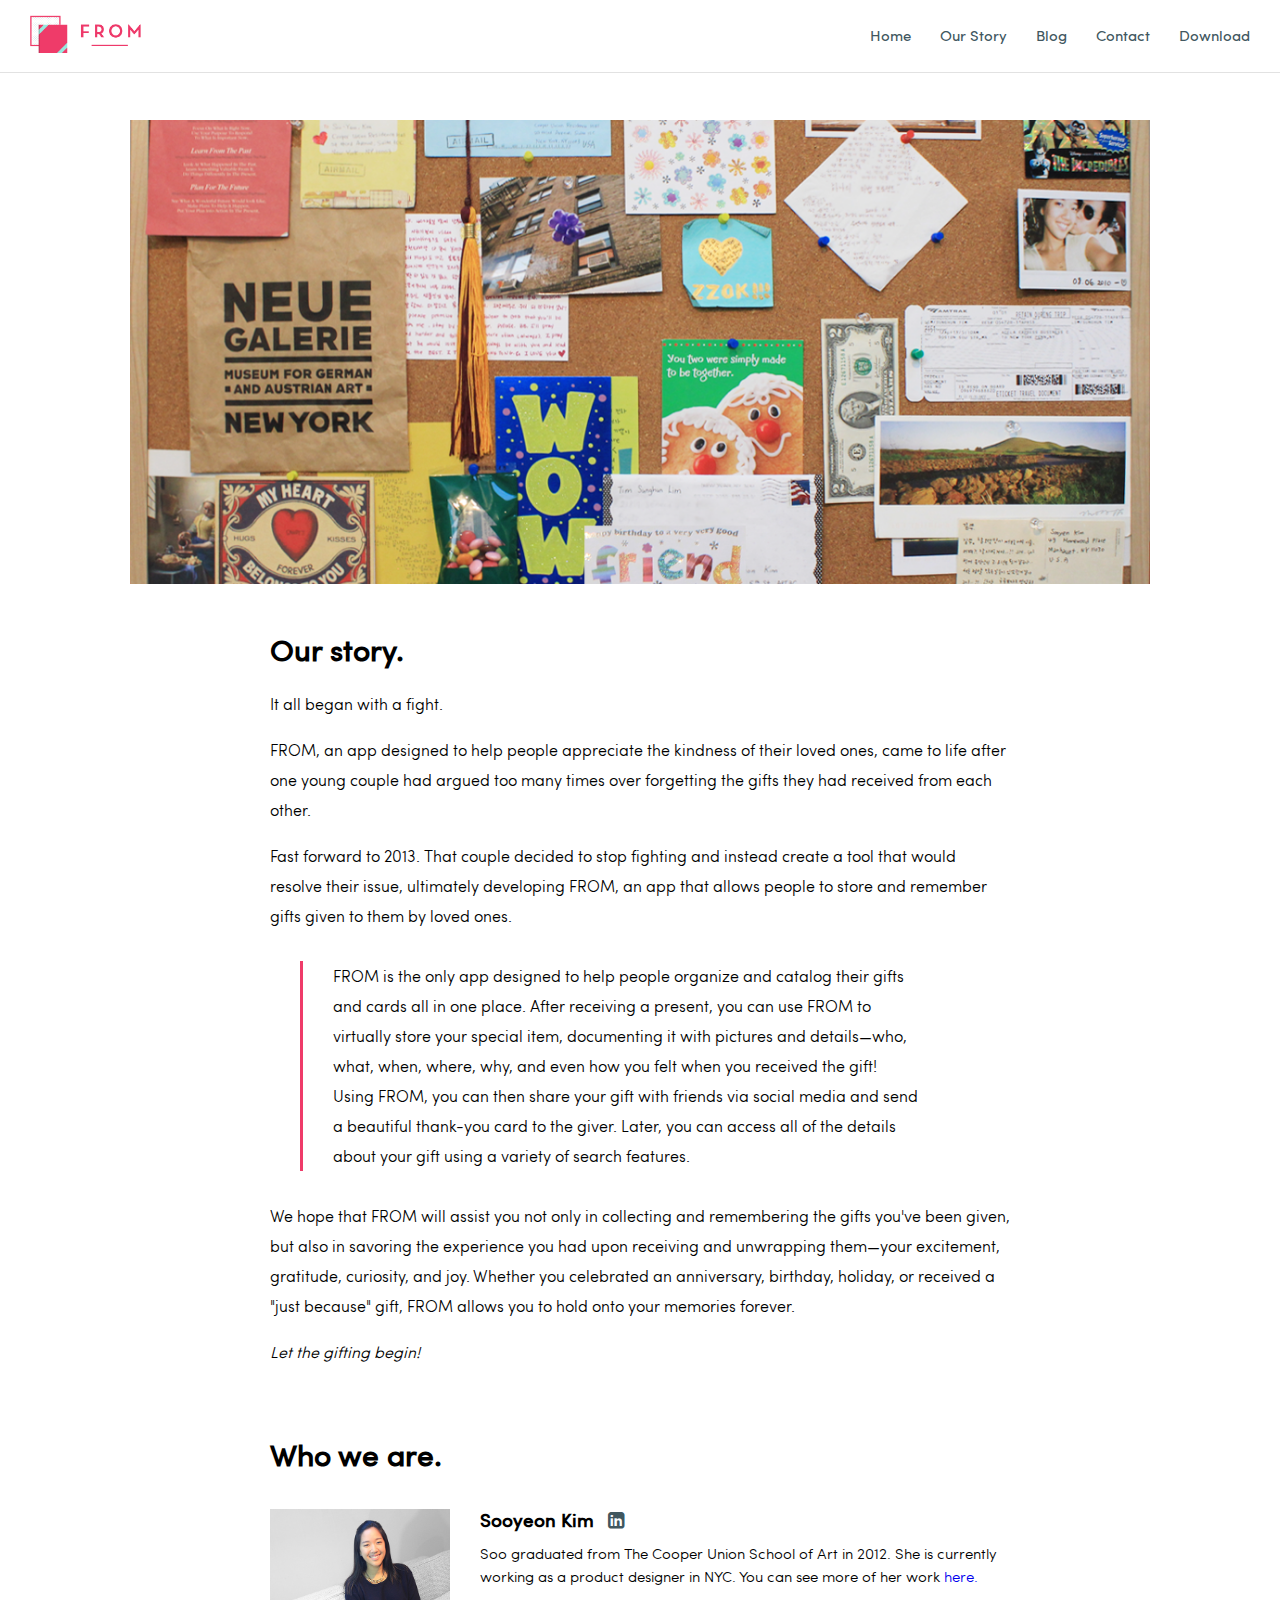
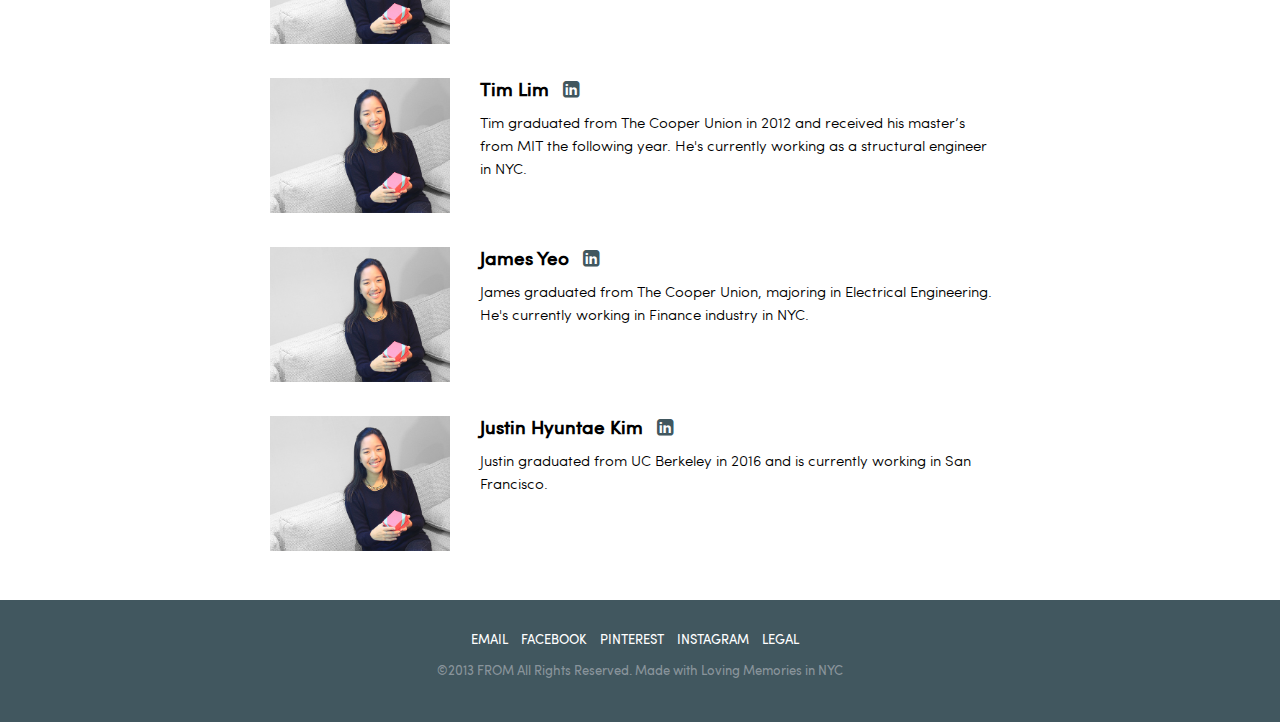
==== story.html @ 9d7473f9 "07/28 story page update" ====
<!DOCTYPE html>
<html>
<head>
	<title>FROM - Collect and Remember</title>
	<meta name="viewport" content="width=device-width, initial-scale=1" /> 
	<link rel="stylesheet" type="text/css" href="css/slick.css"/>
	<link rel="stylesheet" type="text/css" href="css/slick-theme.css"/>
	<link rel="stylesheet" type="text/css" href="css/font-awesome.min.css">
    <link rel="stylesheet" type="text/css" href="css/normalize.min.css">
	<link href="css/style.css" type="text/css" rel="stylesheet">
	</head>
<body id="story">
	<header>
		<a href="index.html"><img src="img/fromapp-logo.png"  id="logo"></a>
		<nav id="navigation">
			<div id="hamburger">
			  <span></span>
			  <span></span>
			  <span></span>
			  <span></span>
			</div>
			<div id="innernav">
				<div id="innernavlist">
					<a href="index.html">Home</a>
					<a href="story.html">Our Story</a>
					<a href="#">Blog</a>
					<a href="mailto:hello.fromapp@gmail.com">Contact</a>
					<a href="https://itunes.apple.com/us/app/from-collect-and-remember/id777162414?mt=8">Download</a>
				</div>
			</div>
			</nav>
		</header>

	<div class="wrapper">

		<div class="hero-image">
			<img src="img/fromapp-story.png">
		</div>
	
		<div class="story-content">
		<h1>Our story.</h1>
		<p>It all began with a fight.</p>

		<p>FROM, an app designed to help people appreciate the kindness of their loved ones, came to life after one young couple had argued too many times over forgetting the gifts they had received from each other.</p>

		<p>Fast forward to 2013. That couple decided to stop fighting and instead create  a tool that would resolve their issue, ultimately developing FROM, an app that allows people to store and remember gifts given to them by loved ones.  </p>

		<p id="indent">FROM is the only app designed to help people organize and catalog their gifts and cards all in one place. After receiving a present, you can use FROM to virtually store your special item, documenting it with pictures and details—who, what, when, where, why, and even how you felt when you received the gift! Using FROM, you can then share your gift with friends via social media and send a beautiful thank-you card to the giver. Later, you can access all of the details about your gift using a variety of search features.</p>

		<p>We hope that FROM will assist you not only in collecting and remembering the gifts you've been given, but also in savoring the experience you had upon receiving and unwrapping them—your excitement, gratitude, curiosity, and joy. Whether you celebrated an anniversary, birthday, holiday, or received a "just because" gift, FROM allows you to hold onto your memories forever.</p>

		<p style="font-style:italic;" >Let the gifting begin!</p>
		</p>
		</div>

		<div class="story-content">
			<h1>Who we are.</h1>
			<div class="bio">
				<img src="img/SooKim-profile-pic.jpg">
				<div class="bio-text">
					<h2>Sooyeon Kim </h2>
					<a href="https://www.linkedin.com/in/kkimssoo/"><i class="fa fa-linkedin-square" aria-hidden="true"></i></a>
					<p>Soo graduated from The Cooper Union School of Art in 2012. She is currently working as a product designer in NYC. You can see more of her work <a href="www.callmesoo.com">here.</a></p>

					</div>
			</div>
			<div class="bio">
				<img src="img/SooKim-profile-pic.jpg">
				<div class="bio-text">
					<h2>Tim Lim</h2>
					<a href="https://www.linkedin.com/in/timslim"><i class="fa fa-linkedin-square" aria-hidden="true"></i></a>
					<p>Tim graduated from The Cooper Union in 2012 and received his master’s from MIT the following year. He's currently working as a structural engineer in NYC. </a></p>
					
					</div>
			</div>
			<div class="bio">
				<img src="img/SooKim-profile-pic.jpg">
				<div class="bio-text">
					<h2>James Yeo</h2>
					<a href="https://www.linkedin.com/in/james-yeo-19993a7a/"><i class="fa fa-linkedin-square" aria-hidden="true"></i></a>
					<p>James graduated from The Cooper Union, majoring in Electrical Engineering. He's currently working in Finance industry in NYC.</a></p>
					
					</div>
			</div>
			<div class="bio">
				<img src="img/SooKim-profile-pic.jpg">
				<div class="bio-text">
					<h2>Justin Hyuntae Kim</h2>
					<a href="https://www.linkedin.com/in/justinhyuntaekim"><i class="fa fa-linkedin-square" aria-hidden="true"></i></a>
					<p>Justin graduated from UC Berkeley in 2016 and is currently working in San Francisco. </p>
					</div>
			</div>

			</div>

			<div>
		</div>


	</div>
<footer> 
	<a href="#">EMAIL</a>
	<a href="#">FACEBOOK</a>
	<a href="#">PINTEREST</a>
	<a href="#">INSTAGRAM</a>
	<a href="#">LEGAL</a>
	<p>©2013 FROM All Rights Reserved. Made with Loving Memories in NYC</p>
</footer>

<script src="https://ajax.googleapis.com/ajax/libs/jquery/3.2.1/jquery.min.js"></script>
<script src="https://maxcdn.bootstrapcdn.com/bootstrap/3.3.6/js/bootstrap.min.js"></script>
<script type="text/javascript" src="js/slick.min.js"></script>
<script type="text/javascript" src="js/project.js"></script>

</body>

</html>
---- css/style.css ----
@font-face {
    font-family: 'sofia_pro_lightregular';
    src: url('sofiapro_light_english/SofiaProLight-webfont.eot');
    src: url('sofiapro_light_english/SofiaProLight-webfont.eot?#iefix') format('embedded-opentype'),
         url('sofiapro_light_english/SofiaProLight-webfont.woff') format('woff'),
         url('sofiapro_light_english/SofiaProLight-webfont.ttf') format('truetype'),
         url('sofiapro_light_english/SofiaProLight-webfont.svg#sofia_pro_lightregular') format('svg');
    font-weight: normal;
    font-style: normal;
}


@font-face {
    font-family: 'sofia_pro_mediumregular';
    src: url('sofiapro_medium_english/SofiaProMedium-webfont.eot');
    src: url('sofiapro_medium_english/SofiaProMedium-webfont.eot?#iefix') format('embedded-opentype'),
         url('sofiapro_medium_english/SofiaProMedium-webfont.woff') format('woff'),
         url('sofiapro_medium_english/SofiaProMedium-webfont.ttf') format('truetype'),
         url('sofiapro_medium_english/SofiaProMedium-webfont.svg#sofia_pro_mediumregular') format('svg');
    font-weight: normal;
    font-style: normal;
}

@font-face {
    font-family: 'sofia_pro_regularregular';
    src: url('sofiapro_regular_english/SofiaProRegular-webfont.eot');
    src: url('sofiapro_regular_english/SofiaProRegular-webfont.eot?#iefix') format('embedded-opentype'),
         url('sofiapro_regular_english/SofiaProRegular-webfont.woff') format('woff'),
         url('sofiapro_regular_english/SofiaProRegular-webfont.ttf') format('truetype'),
         url('sofiapro_regular_english/SofiaProRegular-webfont.svg#sofia_pro_regularregular') format('svg');
    font-weight: normal;
    font-style: normal;
}



body {
	font-family: 'sofia_pro_regularregular', arial, san-serif; 
	font-size:15px;
/*	width:100%;
*/	/*margin:10px;*/
	background-color: #F2FBF9;

	/*border: 2px solid #EF3B69;
	box-sizing: border-box;*/
}

body#story {
	background-color: white;
}

header {
	padding:15px 30px;
	position: fixed;
	background-color: white;
	border-bottom: 1px solid #e2e2e2;
/*	background-color: #F2FBF9;
*//*	background-color: rgba(255, 255, 255, 0.8);
*/	top:0;
	right:0;
	left:0;
	z-index: 2;
}

header.active {
	box-shadow: 0 0 5px 1px rgba(0,0,0,0.2);   
	border-bottom: none;
}

#logo.active {
	width:500px;
	display:none;
}

header img {
	width:120px;
}


header nav {
	float:right;
	padding-top:10px;
}

header nav.active {
	padding-top:0;
}

header span {
	font-family:'sofia_pro_mediumregular';
	text-decoration: none;
	color: #EF3B69;
	letter-spacing: 2px;
}

nav a {
	font-family:'sofia_pro_regularregular';
	padding-left: 25px ;
	/*how come padding top doesnt work?*/
	text-decoration: none;
	color: #41575f;
}

a {
	text-decoration: none;
}

a:hover {
	color:#587682;
}

#hamburger {
	display:none;
}


.content {
	text-align: center;
	max-width:740px;
	margin: 0 auto;
	padding-bottom:40px;
}


.rule {
	width:100px;
	border-top: 2px solid #EF3B69;
	margin: 0 auto;
	margin-top:60px;
}


.content h1 {
	font-family:'sofia_pro_regularregular';
	letter-spacing:2px;
	font-size:28px;
	line-height:40px;
	text-transform: uppercase;
	color:#EF3B69;
	width:440px;
	margin:0 auto;
	padding-top:40px;
	padding-bottom:40px;

/*	max-width:400px;
	margin:0 auto;*/
}

.content h2 {
	font-family:'sofia_pro_lightregular';
	font-size:19px;
	line-height:32px;
	font-weight: 400;
	padding:40px 0;
	max-width:620px;
	display:inline-block;
	margin-top:0;
}

.hero-carousel {
	width:100%;
	margin-top:49px;
	position:relative;
	text-align: center;
}

.hero-carousel img {
	width:65%;
	margin:0 auto;
	background-color: #F2FBF9;
}

.slick-dotted.slick-slider {
	margin-bottom: 0;
}

.slick-dots li button:before {
	font-size:8px;
}

.slick-next {
	right:30px;
}

.slick-prev {
	left:30px;
	z-index: 1;
}

.slick-prev:before, .slick-next:before {
	font-size:40px;
	color: rgba(0,0,0,0.15);
}


.video-background {
	background-color: white;
	padding:1px 0 50px 0;
}

.video-container {
	max-width: 740px;
	background-color: white;
	text-align: center;
	margin: 80px auto 0;
}

.embed-container { 
	position: relative; 
	padding-bottom: 56.25%; 
	height: 0; 
	overflow: hidden; 
	max-width:740px;
	 }

.embed-container iframe, .embed-container object, .embed-container embed { 
	position: absolute; 
	top: 0; 
	left: 0; 
	width: 100%; 
	height: 100%; }


.quote {
	float:left;
	width:43%;
/*	margin-right:6%;
*/	padding: 10px 30px 0px 30px;
	border-right:1px solid #e2e2e2;
	margin-bottom:50px;
}

.quote p{
	font-family: "georgia";
	font-style:italic;
	font-size:16px;
	line-height: 30px;
}

.quote:last-child {
	padding-right:0;
	border-right:none;
}


.hero {
	text-align: center;
	background:url("../img/From-Cover-Photo.jpg") center center no-repeat;
    background-size:cover;
    height:400px;
    margin-top: 40px;
    width:100%;
    overflow: auto;
}


/*Story page*/
.wrapper {
	max-width:1020px;
	text-align: center;
	margin:0 auto;
}



.hero-image img{
	width:100%;
	text-align: center;
	padding: 120px 0 20px 0;
	margin:0 auto;
}

.story-content {
	max-width:740px;
	margin: 0 auto;
	text-align:left;
	padding-bottom:30px;
}

.story-content p {
    font-family: 'sofia_pro_lightregular';
	font-size:16px;
	line-height: 30px;
	text-align: left;
}

.bio {
	display: inline-block;
	padding:15px 0;
}

.bio img {
	width:180px;
	float: left;
	padding-right:30px;
}

.bio-text {
	width:70%;
	float:left;
}

.bio-text h2 {
	margin-top:-3px;
	margin-bottom:10px;
	font-size:19px;
	display: inline-block;
}

.bio-text p {
	font-size:15px;
	line-height: 23px;
	text-align: left;
	margin-top:0;
}

#indent {
	padding-left:30px; 
	padding-right:60px;
	border-left:3px solid #EF3B69; 
	margin:30px;
}

.fa-linkedin-square, .fa-envelope, .fa-link {
	padding-left:10px;
	color:#41575f;
	font-size:19px;
	display: inline-block;
}

.fa:hover {
	color:#587682;
}


footer {
	padding:30px 15px; 
	background-color: #41575f;
	color:#89949b;
	text-align: center;
	font-size:13px;
}

footer a {
	padding-right:10px;
	color:white;
}

footer a:hover {
	color:white;
}

/*#innernavlist:nth-child(1) {
	display: none;
}*/

@media only screen and (max-width:768px){
	
	header {
		padding:15px;
	}

	header nav {
		padding-top:10px;
	}

	header nav #innernav {
		display: none;
		position: fixed;
		width:100%;
		height:100%;
		top:0;
		right:0;
		background: #EF3B69;
		text-align: center;
	}



	/* Hamburger menu icon */

	#hamburger {
	  display:block;
	  width: 26px;
	  height:19px;
	  position: relative;
	  margin: 0px auto;
	  -webkit-transform: rotate(0deg);
	  -moz-transform: rotate(0deg);
	  -o-transform: rotate(0deg);
	  transform: rotate(0deg);
	  -webkit-transition: .5s ease-in-out;
	  -moz-transition: .5s ease-in-out;
	  -o-transition: .5s ease-in-out;
	  transition: .5s ease-in-out;
	  cursor: pointer;
	}

	#hamburger span {
	  display: block;
	  position: absolute;
	  height: 3px;
	  width: 100%;
	  background: #333;
	  opacity: 1;
	  left: 0;
	  -webkit-transform: rotate(0deg);
	  -moz-transform: rotate(0deg);
	  -o-transform: rotate(0deg);
	  transform: rotate(0deg);
	  -webkit-transition: .25s ease-in-out;
	  -moz-transition: .25s ease-in-out;
	  -o-transition: .25s ease-in-out;
	  transition: .25s ease-in-out;
	}

	/* Icon 3 */

	#hamburger span:nth-child(1) {
	  top: 0px;
	}

	#hamburger span:nth-child(2),#hamburger span:nth-child(3) {
	  top: 8px;
	}

	#hamburger span:nth-child(4) {
	  top: 16px;
	}

	#hamburger.open span:nth-child(1) {
	  top: 8px;
	  width: 0%;
	  left: 50%;
	}

	#hamburger.open span:nth-child(2) {
	  -webkit-transform: rotate(45deg);
	  -moz-transform: rotate(45deg);
	  -o-transform: rotate(45deg);
	  transform: rotate(45deg);
	}

	#hamburger.open span:nth-child(3) {
	  -webkit-transform: rotate(-45deg);
	  -moz-transform: rotate(-45deg);
	  -o-transform: rotate(-45deg);
	  transform: rotate(-45deg);
	}

	#hamburger.open span:nth-child(4) {
	  top: 8px;
	  width: 0%;
	  left: 50%;
	}

	#hamburger.open {
/*		position: fixed;*/
		z-index: 1;
	}

	#hamburger.open span {
		background-color:white;
	}

	#innernav a {
		display:block;
		color:white;
		font-size:26px;
		padding:20px 0px;
	}

	#innernavlist {
		/*vertical-align: middle;*/
		margin-top:40%;
		vertical-align: center;
	}

	.content img {
		width:80%;
	}

	.content, .story-content {
		margin: 0 20px;
	}

	.video-container {
		margin: 72px auto 0;
	}

	#smallwidth {
		width:55%;
	}

	#indent {
	padding-left:30px; 
	padding-right:0;
	border-left:3px solid #EF3B69; 
	margin:20px;
	}

	.bio-text {
	width:55%;
}


}

@media only screen and (max-width:500px){
	.content h1 {
		font-size:26px;
		line-height:36px;
		width:100%;
		padding-top:40px;
		padding-bottom:40px;
	}
	.content img {
		width:100%;
	}

	.slick-dots li button:before {
	font-size:6px;
	}

	.hero {
		display:none;
	}

	.hero-carousel {
		margin-top:65px;
	}

	.hero-carousel img {
		width:95%;
	}

	.slick-next {
		padding-right:5px;
		right:0;
}

	.slick-prev {
		padding-left:5px;
		left:0;
}
	.slick-dots li {
		margin:0;
	}

	.video-container {
		margin-top:55px;
	}

	.content {
	display:block;
	overflow: auto;
	}

	.quote {
		width:80%;
		border:none;
	}

	/*Story page*/
	
	.bio img {
		width:80px;
		float: left;
		padding-right:20px;
	}

	.bio-text {
		width:70%;
		float:left;
	}

	.bio-text h2 {
		margin-top:-3px;
		margin-bottom:10px;
		font-size:19px;
		display: inline-block;
	}

	.bio-text p {
		font-size:15px;
		line-height: 23px;
		text-align: left;
		margin-top:0;
	}

}



@media only screen and (max-width:340px){
	.bio img {
		display:none;
	}
	.bio-text {
		width:100%;
	}
}
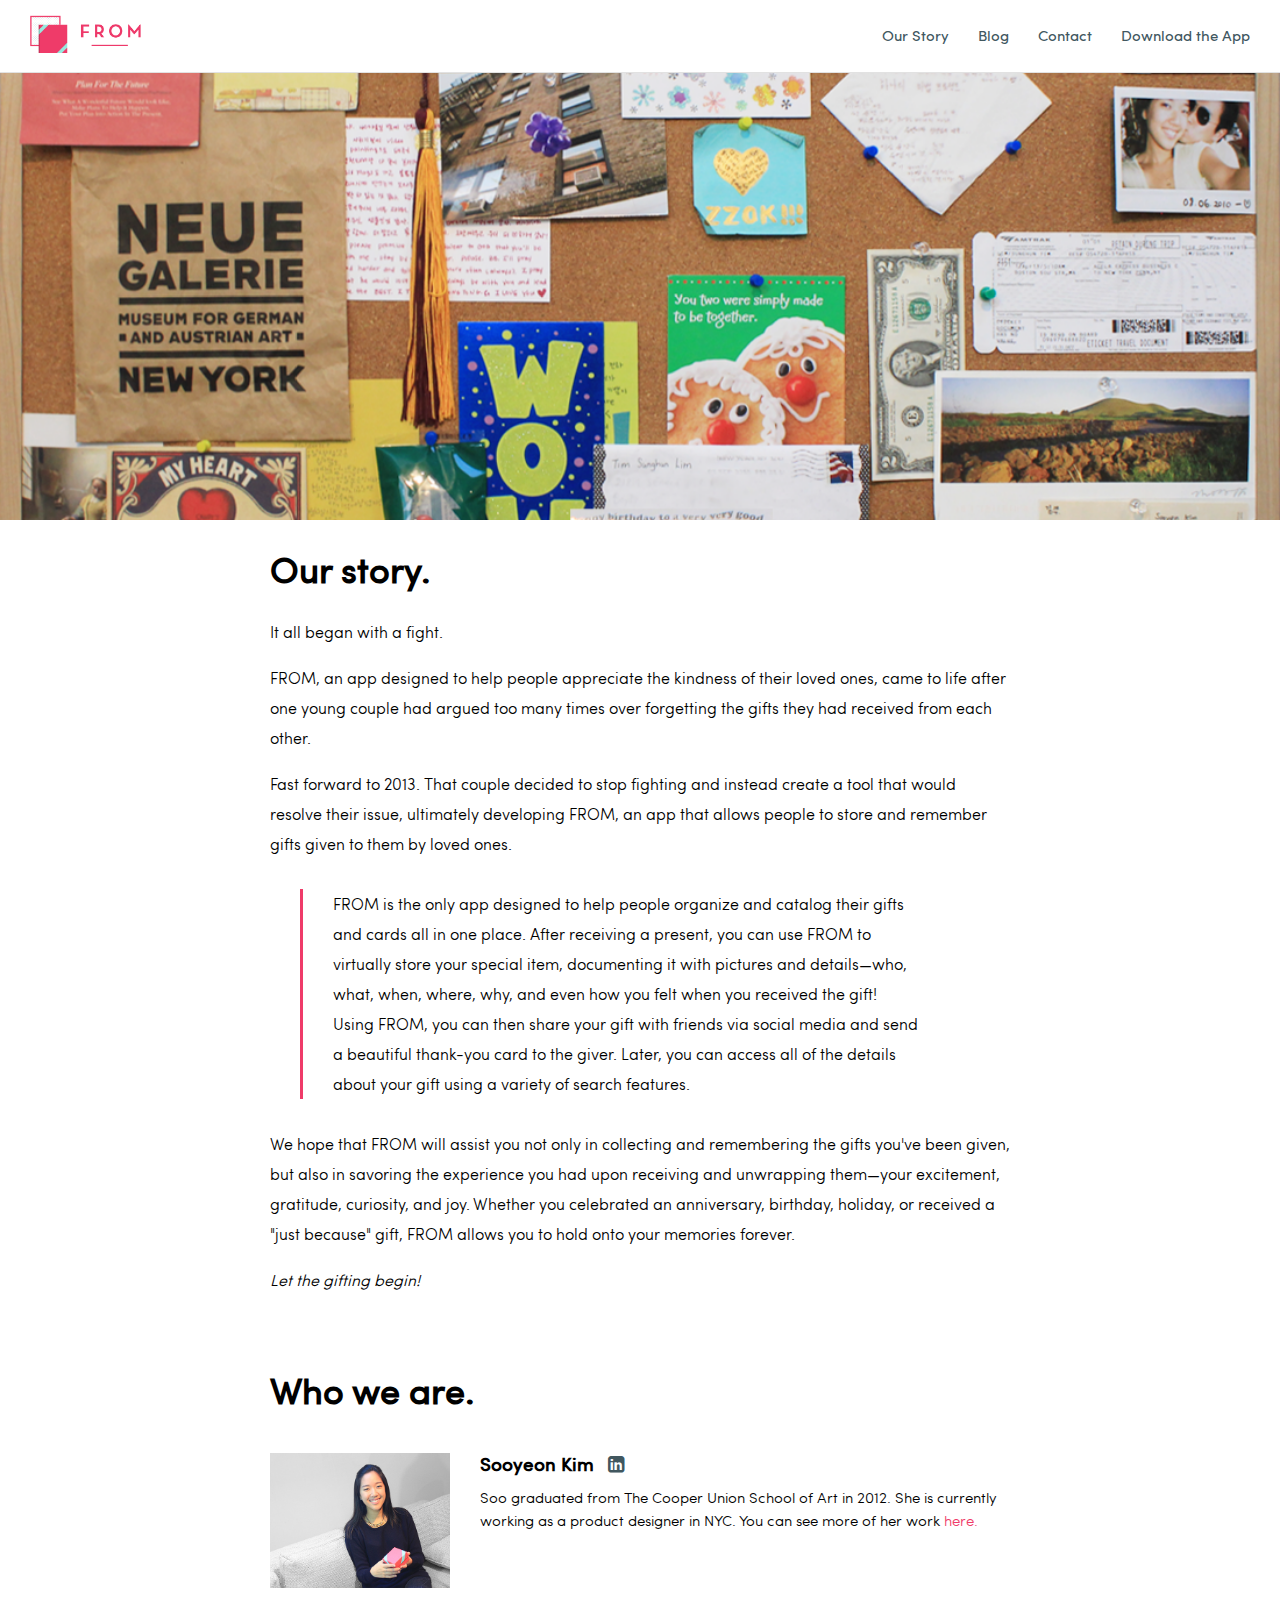
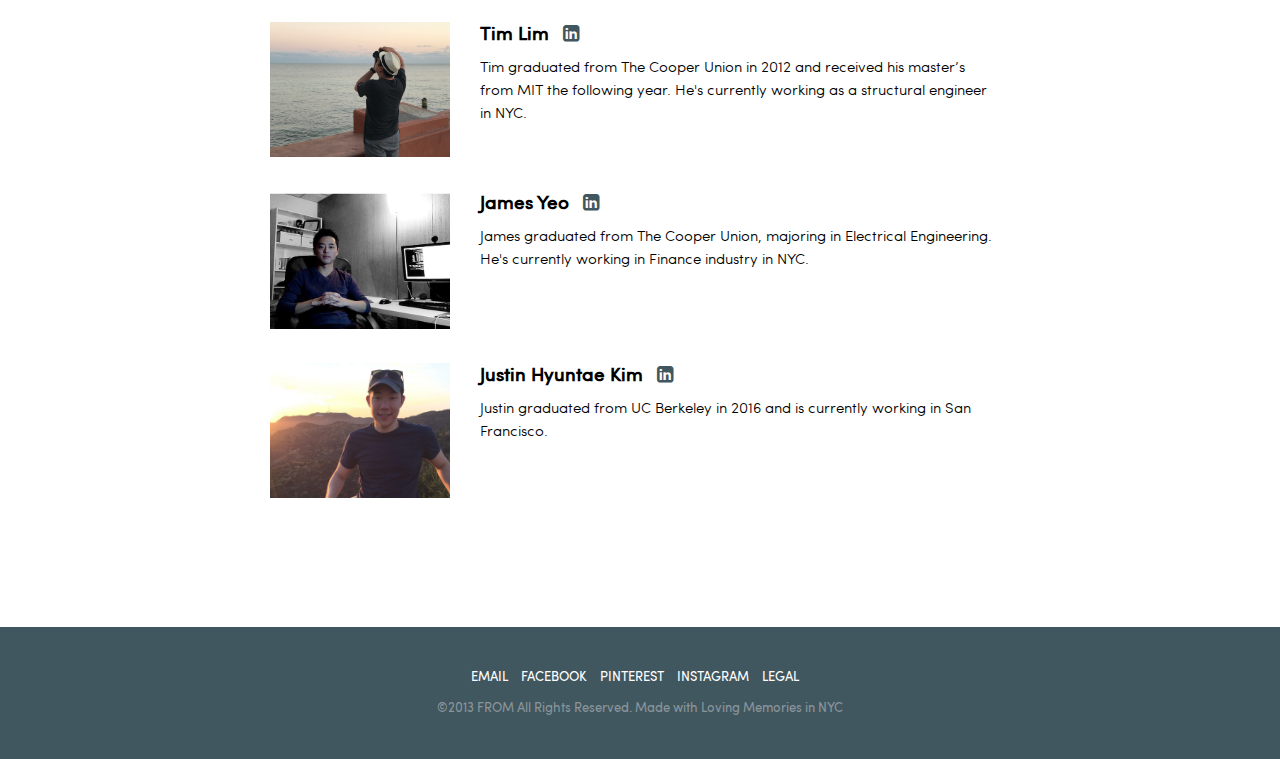
==== commit 7f92edcc: "11/04/17 update" ====
--- a/story.html
+++ b/story.html
@@ -21,22 +21,21 @@
 			</div>
 			<div id="innernav">
 				<div id="innernavlist">
-					<a href="index.html">Home</a>
-					<a href="story.html">Our Story</a>
-					<a href="#">Blog</a>
-					<a href="mailto:hello.fromapp@gmail.com">Contact</a>
-					<a href="https://itunes.apple.com/us/app/from-collect-and-remember/id777162414?mt=8">Download</a>
+<!-- 					<a href="index.html">Home</a>
+ -->					<a href="story.html">Our Story</a>
+					<a href="blog.html">Blog</a>
+					<a href="contact.html">Contact</a>
+					<a href="https://itunes.apple.com/us/app/from-collect-and-remember/id777162414?mt=8">Download the App</a>
 				</div>
 			</div>
 			</nav>
 		</header>
 
+	<div class="hero-container">
+			<img src="img/fromapp-story.png" class="hero-image">
+	</div>
+
 	<div class="wrapper">
-
-		<div class="hero-image">
-			<img src="img/fromapp-story.png">
-		</div>
-	
 		<div class="story-content">
 		<h1>Our story.</h1>
 		<p>It all began with a fight.</p>
@@ -65,7 +64,7 @@
 					</div>
 			</div>
 			<div class="bio">
-				<img src="img/SooKim-profile-pic.jpg">
+				<img src="img/TimLim-profile-pic-2.jpg">
 				<div class="bio-text">
 					<h2>Tim Lim</h2>
 					<a href="https://www.linkedin.com/in/timslim"><i class="fa fa-linkedin-square" aria-hidden="true"></i></a>
@@ -74,7 +73,7 @@
 					</div>
 			</div>
 			<div class="bio">
-				<img src="img/SooKim-profile-pic.jpg">
+				<img src="img/JamesYeo-profile-pic.jpg">
 				<div class="bio-text">
 					<h2>James Yeo</h2>
 					<a href="https://www.linkedin.com/in/james-yeo-19993a7a/"><i class="fa fa-linkedin-square" aria-hidden="true"></i></a>
@@ -83,7 +82,7 @@
 					</div>
 			</div>
 			<div class="bio">
-				<img src="img/SooKim-profile-pic.jpg">
+				<img src="img/JustinKim-profile-pic.jpg">
 				<div class="bio-text">
 					<h2>Justin Hyuntae Kim</h2>
 					<a href="https://www.linkedin.com/in/justinhyuntaekim"><i class="fa fa-linkedin-square" aria-hidden="true"></i></a>
@@ -95,8 +94,6 @@
 
 			<div>
 		</div>
-
-
 	</div>
 <footer> 
 	<a href="#">EMAIL</a>
--- a/css/style.css
+++ b/css/style.css
@@ -103,6 +103,8 @@
 
 a {
 	text-decoration: none;
+	color: #EF3B69;
+
 }
 
 a:hover {
@@ -159,7 +161,7 @@
 
 .hero-carousel {
 	width:100%;
-	margin-top:49px;
+	margin-top:100px;
 	position:relative;
 	text-align: center;
 }
@@ -167,7 +169,6 @@
 .hero-carousel img {
 	width:65%;
 	margin:0 auto;
-	background-color: #F2FBF9;
 }
 
 .slick-dotted.slick-slider {
@@ -187,10 +188,16 @@
 	z-index: 1;
 }
 
-.slick-prev:before, .slick-next:before {
+.slick-next .fa, .slick-prev .fa {
+	font-size:28px;
+	color: rgba(0,0,0,0.2);
+}
+
+/*.slick-prev:before, .slick-next:before {
 	font-size:40px;
 	color: rgba(0,0,0,0.15);
 }
+*/
 
 
 .video-background {
@@ -222,30 +229,35 @@
 
 
 .quote {
-	float:left;
-	width:43%;
-/*	margin-right:6%;
-*/	padding: 10px 30px 0px 30px;
-	border-right:1px solid #e2e2e2;
-	margin-bottom:50px;
+/*	float:left;*/
+	text-align: center;
+	width:85%;
+	margin: 10% auto;
+	padding: 30px;
+/*	border-right:1px solid #e2e2e2;
+*/	margin-bottom:50px;
 }
 
 .quote p{
 	font-family: "georgia";
 	font-style:italic;
-	font-size:16px;
-	line-height: 30px;
-}
-
-.quote:last-child {
+	font-size:19px;
+	line-height: 32px;
+	color: white;
+}
+
+/*.quote:last-child {
 	padding-right:0;
 	border-right:none;
 }
-
+*/
 
 .hero {
 	text-align: center;
-	background:url("../img/From-Cover-Photo.jpg") center center no-repeat;
+	background:linear-gradient(
+        rgba(20,20,20, .5), 
+        rgba(20,20,20, .5)),
+		url("../img/From-Cover-Photo.jpg") center center no-repeat;
     background-size:cover;
     height:400px;
     margin-top: 40px;
@@ -262,12 +274,37 @@
 }
 
 
-
-.hero-image img{
+.hero-image{
+/*	background:linear-gradient(
+        rgba(20,20,20, .5), 
+        rgba(20,20,20, .5)),
+		url("../img/fromapp-story.png") center center no-repeat;
+	background-size: cover;*/
 	width:100%;
-	text-align: center;
-	padding: 120px 0 20px 0;
+	z-index: 10;
+    -webkit-transition: all .3s ease-out; 
+    -moz-transition: all .3s ease-out; 
+    -o-transition: all .3s ease-out; 
+    transition: all .3s ease-out; 
+-webkit-backface-visibility: hidden;
+-webkit-perspective: 1000;
+}
+
+.hero-image:hover { 
+    -moz-transform: scale(1.05);
+    -webkit-transform: scale(1.05);
+    -o-transform: scale(1.05);
+    transform: scale(1.05);
+    -ms-transform: scale(1.05);
+ }
+
+.hero-container{
+	width:100%;
+	height:500px;
+	text-align: center;
+	padding: 0px 0 20px 0;
 	margin:0 auto;
+	overflow: hidden;
 }
 
 .story-content {
@@ -277,6 +314,10 @@
 	padding-bottom:30px;
 }
 
+.story-content h1 {
+	font-size:36px;
+}
+
 .story-content p {
     font-family: 'sofia_pro_lightregular';
 	font-size:16px;
@@ -332,9 +373,43 @@
 	color:#587682;
 }
 
+/*blog page*/
+
+.gallery {
+	margin-top:100px;
+	width:80%;
+	margin:100px auto;
+	overflow: auto;
+}
+.thumbnail { 
+	width: 24%; 
+	margin: .5%;
+	display: block;
+	float: left;
+	cursor: pointer;
+	position: relative;
+
+}
+
+.thumbnail img { 
+	width: 100%; 
+	display: block;
+}
+
+
+/*Contact Page*/
+.contact-wrapper {
+	padding-top: 120px;
+}
+
+.contact-wrapper .fa {
+	padding-right:10px;
+}
+
 
 footer {
-	padding:30px 15px; 
+	margin-top: 80px;
+	padding:40px 15px 30px 15px; 
 	background-color: #41575f;
 	color:#89949b;
 	text-align: center;
@@ -375,7 +450,9 @@
 		text-align: center;
 	}
 
-
+	.thumbnail {
+		width: 49%;
+	}
 
 	/* Hamburger menu icon */
 
@@ -543,6 +620,12 @@
 		padding-left:5px;
 		left:0;
 }
+
+	.slick-next .fa, .slick-prev .fa {
+	font-size:28px;
+	color: rgba(0,0,0,0);
+}
+
 	.slick-dots li {
 		margin:0;
 	}
@@ -588,6 +671,9 @@
 		margin-top:0;
 	}
 
+	.thumbnail {
+		width: 99%;
+	}
 }
 
 
